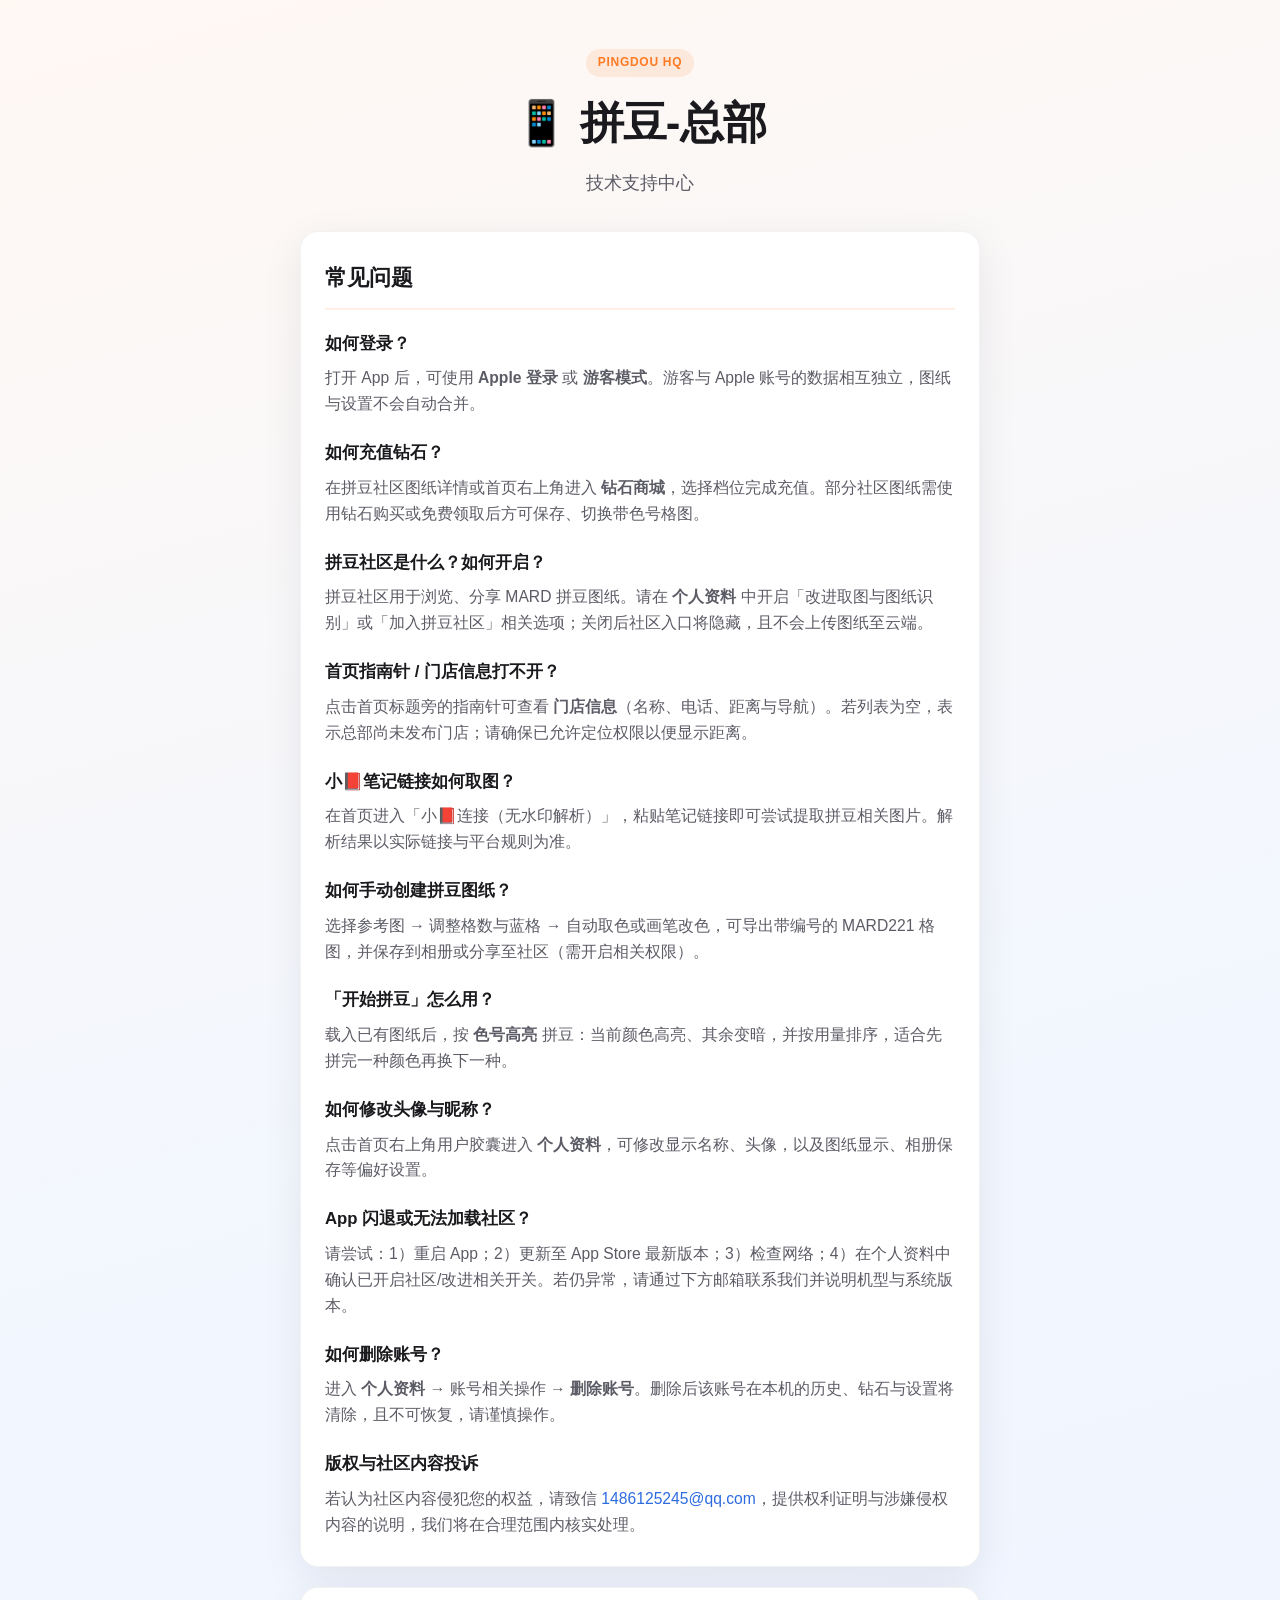
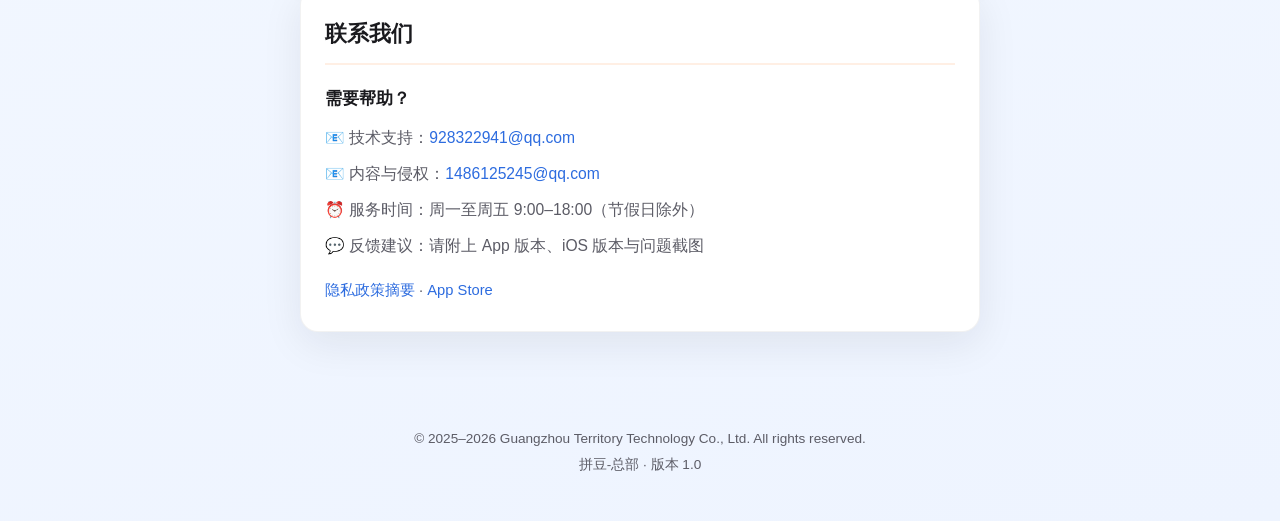
==== support.html @ fbf2121a "Add Pingdou HQ support site" ====
<!DOCTYPE html>
<html lang="zh-Hans">
<head>
  <meta charset="utf-8" />
  <meta name="viewport" content="width=device-width, initial-scale=1" />
  <title>技术支持 - 拼豆-总部</title>
  <meta name="description" content="拼豆-总部 App 技术支持、常见问题与联系方式。" />
  <link rel="stylesheet" href="styles.css" />
</head>
<body>
  <header class="hero">
    <p class="badge">Pingdou HQ</p>
    <h1>📱 拼豆-总部</h1>
    <p class="subtitle">技术支持中心</p>
  </header>

  <main class="container">
    <section class="card">
      <h2>常见问题</h2>

      <article class="faq">
        <h3>如何登录？</h3>
        <p>打开 App 后，可使用 <strong>Apple 登录</strong> 或 <strong>游客模式</strong>。游客与 Apple 账号的数据相互独立，图纸与设置不会自动合并。</p>
      </article>

      <article class="faq">
        <h3>如何充值钻石？</h3>
        <p>在拼豆社区图纸详情或首页右上角进入 <strong>钻石商城</strong>，选择档位完成充值。部分社区图纸需使用钻石购买或免费领取后方可保存、切换带色号格图。</p>
      </article>

      <article class="faq">
        <h3>拼豆社区是什么？如何开启？</h3>
        <p>拼豆社区用于浏览、分享 MARD 拼豆图纸。请在 <strong>个人资料</strong> 中开启「改进取图与图纸识别」或「加入拼豆社区」相关选项；关闭后社区入口将隐藏，且不会上传图纸至云端。</p>
      </article>

      <article class="faq">
        <h3>首页指南针 / 门店信息打不开？</h3>
        <p>点击首页标题旁的指南针可查看 <strong>门店信息</strong>（名称、电话、距离与导航）。若列表为空，表示总部尚未发布门店；请确保已允许定位权限以便显示距离。</p>
      </article>

      <article class="faq">
        <h3>小📕笔记链接如何取图？</h3>
        <p>在首页进入「小📕连接（无水印解析）」，粘贴笔记链接即可尝试提取拼豆相关图片。解析结果以实际链接与平台规则为准。</p>
      </article>

      <article class="faq">
        <h3>如何手动创建拼豆图纸？</h3>
        <p>选择参考图 → 调整格数与蓝格 → 自动取色或画笔改色，可导出带编号的 MARD221 格图，并保存到相册或分享至社区（需开启相关权限）。</p>
      </article>

      <article class="faq">
        <h3>「开始拼豆」怎么用？</h3>
        <p>载入已有图纸后，按 <strong>色号高亮</strong> 拼豆：当前颜色高亮、其余变暗，并按用量排序，适合先拼完一种颜色再换下一种。</p>
      </article>

      <article class="faq">
        <h3>如何修改头像与昵称？</h3>
        <p>点击首页右上角用户胶囊进入 <strong>个人资料</strong>，可修改显示名称、头像，以及图纸显示、相册保存等偏好设置。</p>
      </article>

      <article class="faq">
        <h3>App 闪退或无法加载社区？</h3>
        <p>请尝试：1）重启 App；2）更新至 App Store 最新版本；3）检查网络；4）在个人资料中确认已开启社区/改进相关开关。若仍异常，请通过下方邮箱联系我们并说明机型与系统版本。</p>
      </article>

      <article class="faq">
        <h3>如何删除账号？</h3>
        <p>进入 <strong>个人资料</strong> → 账号相关操作 → <strong>删除账号</strong>。删除后该账号在本机的历史、钻石与设置将清除，且不可恢复，请谨慎操作。</p>
      </article>

      <article class="faq">
        <h3>版权与社区内容投诉</h3>
        <p>若认为社区内容侵犯您的权益，请致信 <a href="mailto:1486125245@qq.com">1486125245@qq.com</a>，提供权利证明与涉嫌侵权内容的说明，我们将在合理范围内核实处理。</p>
      </article>
    </section>

    <section class="card contact">
      <h2>联系我们</h2>
      <h3>需要帮助？</h3>
      <ul class="contact-list">
        <li>📧 技术支持：<a href="mailto:928322941@qq.com">928322941@qq.com</a></li>
        <li>📧 内容与侵权：<a href="mailto:1486125245@qq.com">1486125245@qq.com</a></li>
        <li>⏰ 服务时间：周一至周五 9:00–18:00（节假日除外）</li>
        <li>💬 反馈建议：请附上 App 版本、iOS 版本与问题截图</li>
      </ul>
      <p class="links">
        <a href="privacy.html">隐私政策摘要</a>
        <span aria-hidden="true">·</span>
        <a href="https://apps.apple.com" rel="noopener noreferrer">App Store</a>
      </p>
    </section>
  </main>

  <footer class="footer">
    <p>© 2025–2026 Guangzhou Territory Technology Co., Ltd. All rights reserved.</p>
    <p>拼豆-总部 · 版本 1.0</p>
  </footer>
</body>
</html>
---- styles.css ----
:root {
  --bg-top: #fff8f3;
  --bg-bottom: #f2f7ff;
  --card: #ffffff;
  --text: #1a1a1e;
  --muted: #5c5c66;
  --accent: #ff7a24;
  --accent-soft: rgba(255, 122, 36, 0.12);
  --link: #2d6cdf;
  --shadow: 0 12px 40px rgba(20, 24, 40, 0.08);
  --radius: 18px;
  --font: -apple-system, BlinkMacSystemFont, "PingFang SC", "Helvetica Neue", sans-serif;
}

* {
  box-sizing: border-box;
}

body {
  margin: 0;
  font-family: var(--font);
  color: var(--text);
  background: linear-gradient(165deg, var(--bg-top) 0%, var(--bg-bottom) 55%, #eef4ff 100%);
  min-height: 100vh;
  line-height: 1.65;
}

a {
  color: var(--link);
  text-decoration: none;
}

a:hover {
  text-decoration: underline;
}

.hero {
  text-align: center;
  padding: 48px 20px 32px;
}

.badge {
  display: inline-block;
  margin: 0 0 10px;
  padding: 4px 12px;
  font-size: 12px;
  font-weight: 600;
  letter-spacing: 0.06em;
  text-transform: uppercase;
  color: var(--accent);
  background: var(--accent-soft);
  border-radius: 999px;
}

.hero h1 {
  margin: 0;
  font-size: clamp(2rem, 6vw, 2.75rem);
  font-weight: 800;
  letter-spacing: -0.02em;
}

.subtitle {
  margin: 10px 0 0;
  font-size: 1.125rem;
  color: var(--muted);
  font-weight: 500;
}

.container {
  width: min(720px, 100%);
  margin: 0 auto;
  padding: 0 20px 48px;
}

.card {
  background: var(--card);
  border-radius: var(--radius);
  box-shadow: var(--shadow);
  padding: 28px 24px;
  margin-bottom: 20px;
  border: 1px solid rgba(0, 0, 0, 0.05);
}

.card h2 {
  margin: 0 0 20px;
  font-size: 1.35rem;
  padding-bottom: 12px;
  border-bottom: 2px solid var(--accent-soft);
}

.faq {
  margin-bottom: 22px;
}

.faq:last-child {
  margin-bottom: 0;
}

.faq h3 {
  margin: 0 0 8px;
  font-size: 1.05rem;
  color: var(--text);
}

.faq p {
  margin: 0;
  color: var(--muted);
  font-size: 0.98rem;
}

.contact h3 {
  margin: 0 0 12px;
  font-size: 1.05rem;
}

.contact-list {
  margin: 0;
  padding: 0;
  list-style: none;
}

.contact-list li {
  margin-bottom: 10px;
  font-size: 0.98rem;
  color: var(--muted);
}

.links {
  margin: 20px 0 0;
  font-size: 0.92rem;
  color: var(--muted);
}

.footer {
  text-align: center;
  padding: 24px 20px 40px;
  font-size: 0.85rem;
  color: var(--muted);
}

.footer p {
  margin: 4px 0;
}

@media (prefers-color-scheme: dark) {
  :root {
    --bg-top: #1a1410;
    --bg-bottom: #101820;
    --card: #222228;
    --text: #f4f4f6;
    --muted: #b0b0b8;
    --accent-soft: rgba(255, 122, 36, 0.2);
    --shadow: 0 12px 40px rgba(0, 0, 0, 0.35);
  }

  body {
    background: linear-gradient(165deg, var(--bg-top) 0%, var(--bg-bottom) 100%);
  }

  .card {
    border-color: rgba(255, 255, 255, 0.06);
  }
}
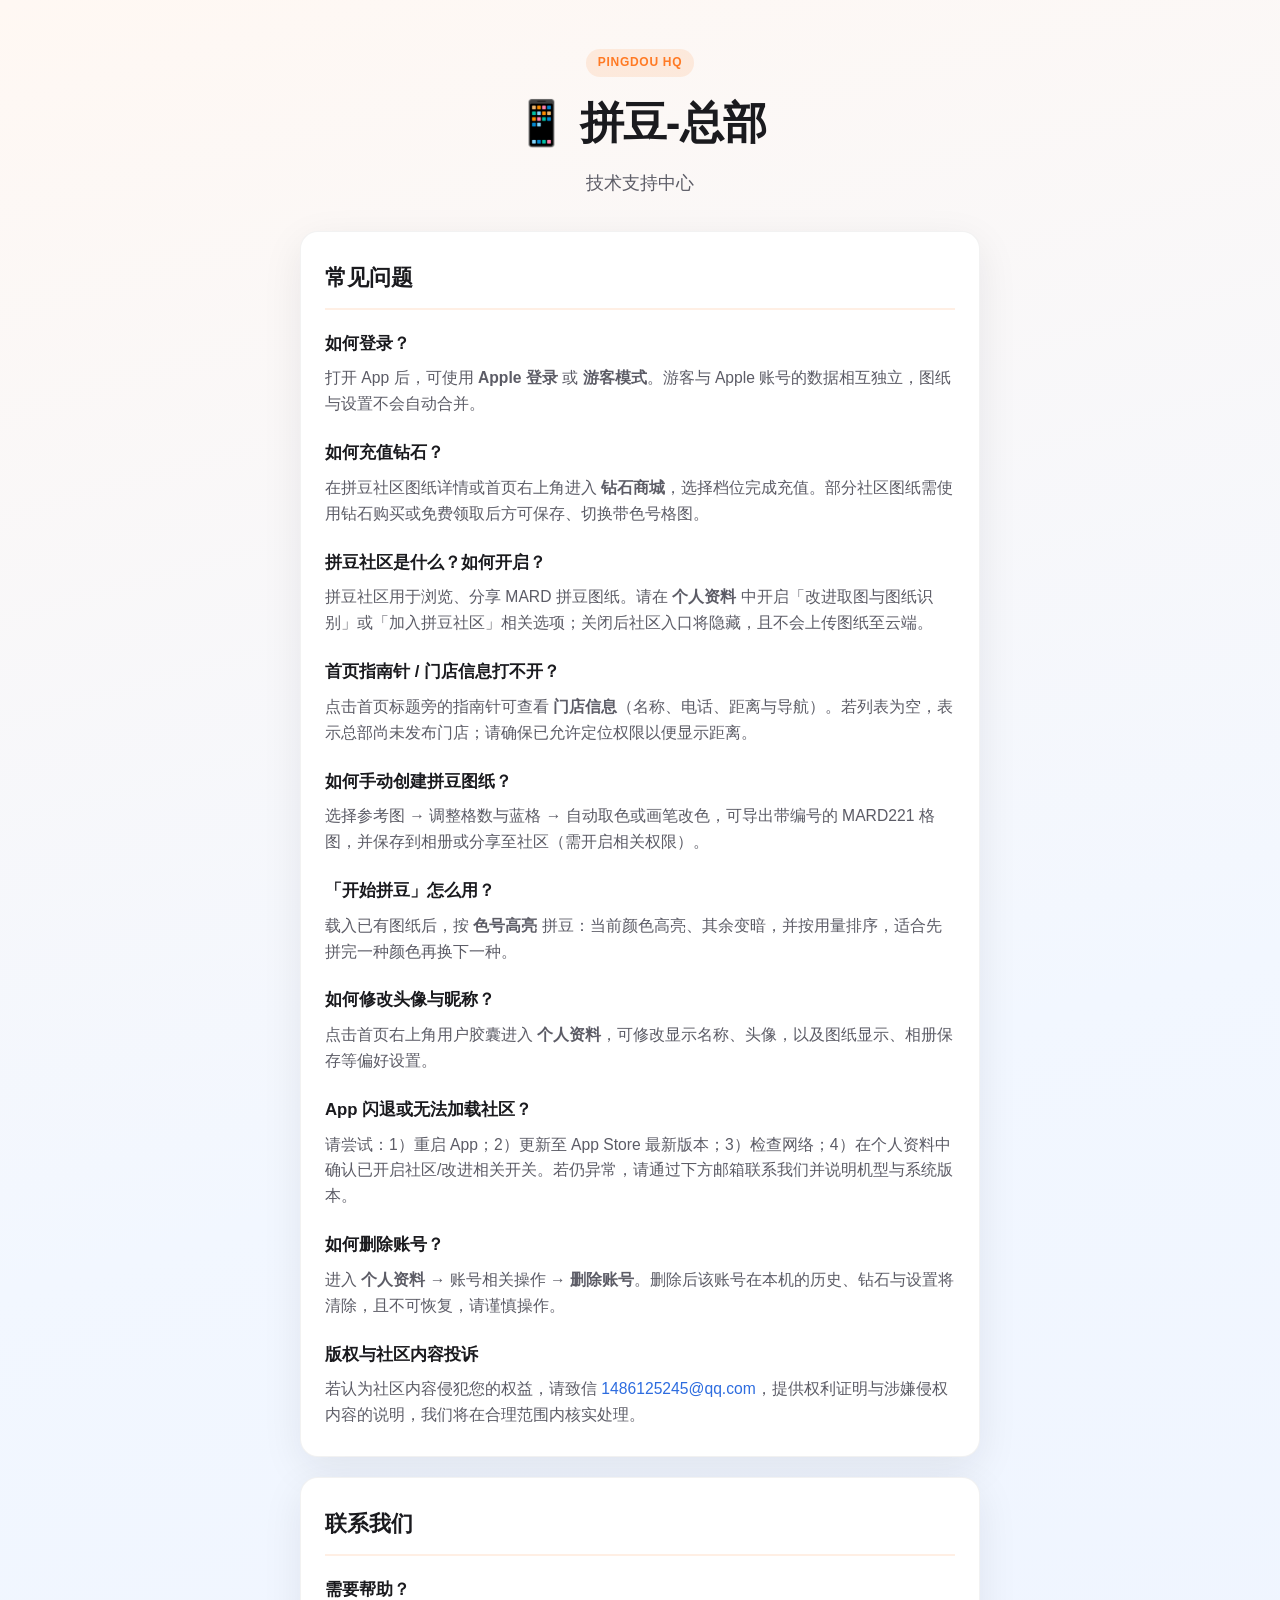
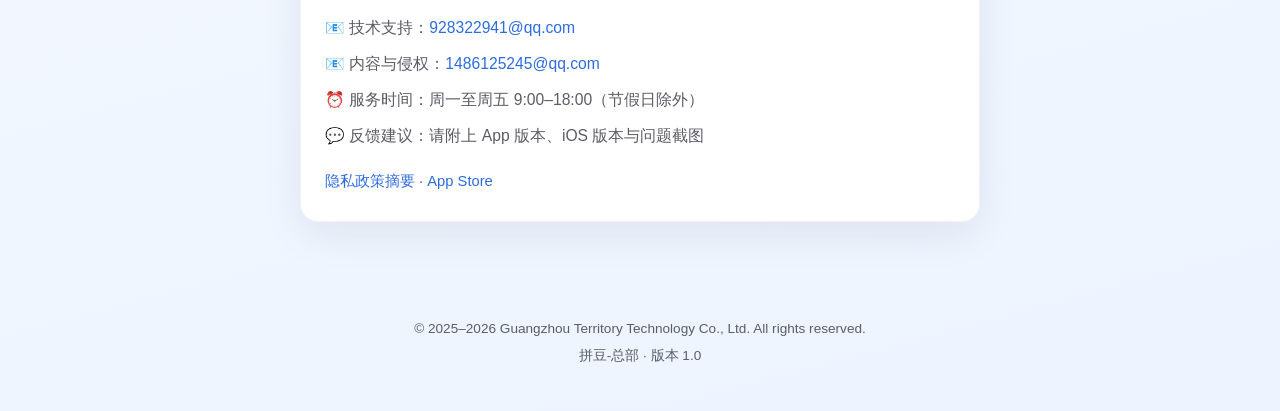
==== commit 74653a1b: "Remove Xiaohongshu-related FAQ from support page Co-authored-by: Cursor <cursoragent@cursor.com>" ====
--- a/support.html
+++ b/support.html
@@ -36,11 +36,6 @@
       <article class="faq">
         <h3>首页指南针 / 门店信息打不开？</h3>
         <p>点击首页标题旁的指南针可查看 <strong>门店信息</strong>（名称、电话、距离与导航）。若列表为空，表示总部尚未发布门店；请确保已允许定位权限以便显示距离。</p>
-      </article>
-
-      <article class="faq">
-        <h3>小📕笔记链接如何取图？</h3>
-        <p>在首页进入「小📕连接（无水印解析）」，粘贴笔记链接即可尝试提取拼豆相关图片。解析结果以实际链接与平台规则为准。</p>
       </article>
 
       <article class="faq">
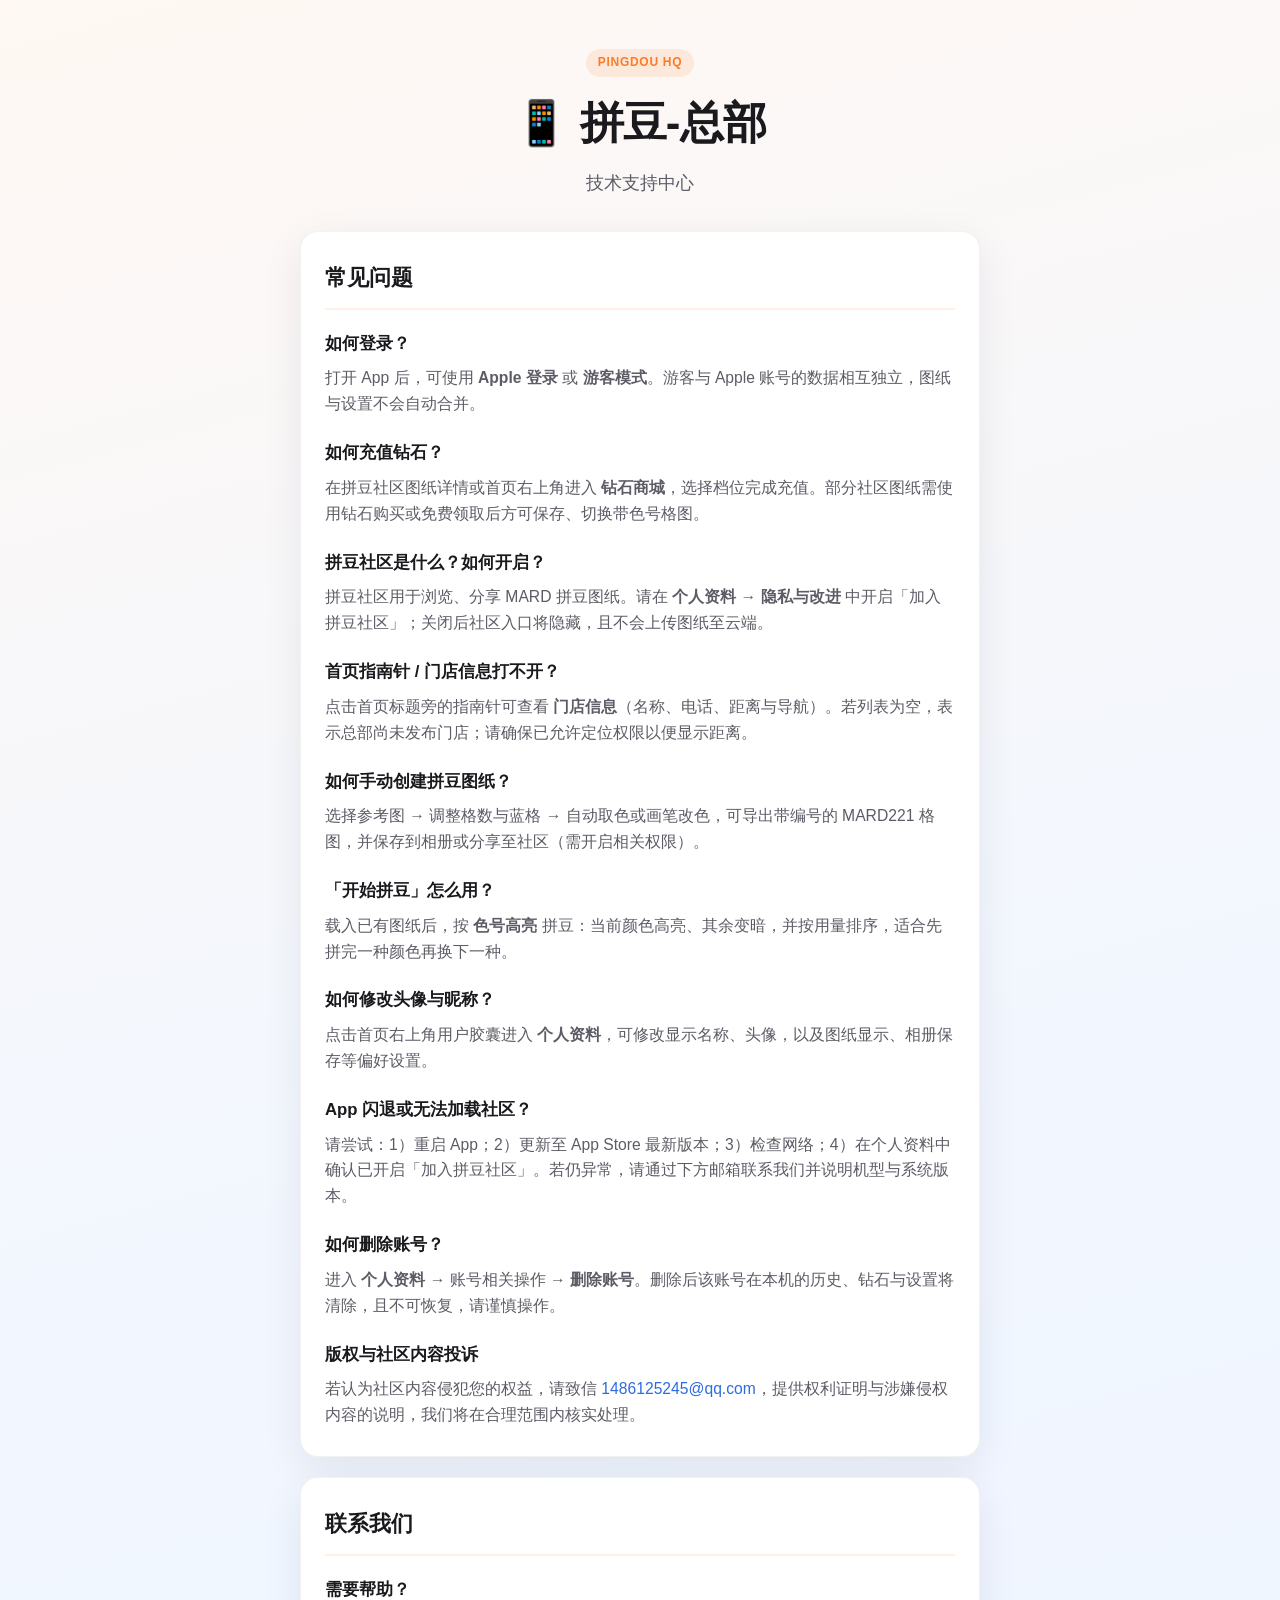
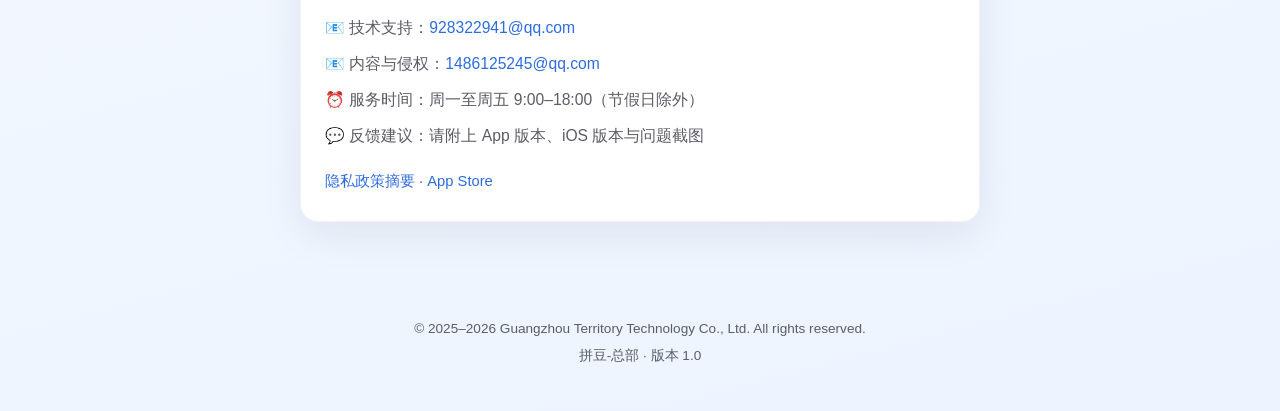
==== commit 6a178578: "Clarify support FAQ wording for community settings Co-authored-by: Cursor <cursoragent@cursor.com>" ====
--- a/support.html
+++ b/support.html
@@ -30,7 +30,7 @@
 
       <article class="faq">
         <h3>拼豆社区是什么？如何开启？</h3>
-        <p>拼豆社区用于浏览、分享 MARD 拼豆图纸。请在 <strong>个人资料</strong> 中开启「改进取图与图纸识别」或「加入拼豆社区」相关选项；关闭后社区入口将隐藏，且不会上传图纸至云端。</p>
+        <p>拼豆社区用于浏览、分享 MARD 拼豆图纸。请在 <strong>个人资料</strong> → <strong>隐私与改进</strong> 中开启「加入拼豆社区」；关闭后社区入口将隐藏，且不会上传图纸至云端。</p>
       </article>
 
       <article class="faq">
@@ -55,7 +55,7 @@
 
       <article class="faq">
         <h3>App 闪退或无法加载社区？</h3>
-        <p>请尝试：1）重启 App；2）更新至 App Store 最新版本；3）检查网络；4）在个人资料中确认已开启社区/改进相关开关。若仍异常，请通过下方邮箱联系我们并说明机型与系统版本。</p>
+        <p>请尝试：1）重启 App；2）更新至 App Store 最新版本；3）检查网络；4）在个人资料中确认已开启「加入拼豆社区」。若仍异常，请通过下方邮箱联系我们并说明机型与系统版本。</p>
       </article>
 
       <article class="faq">
